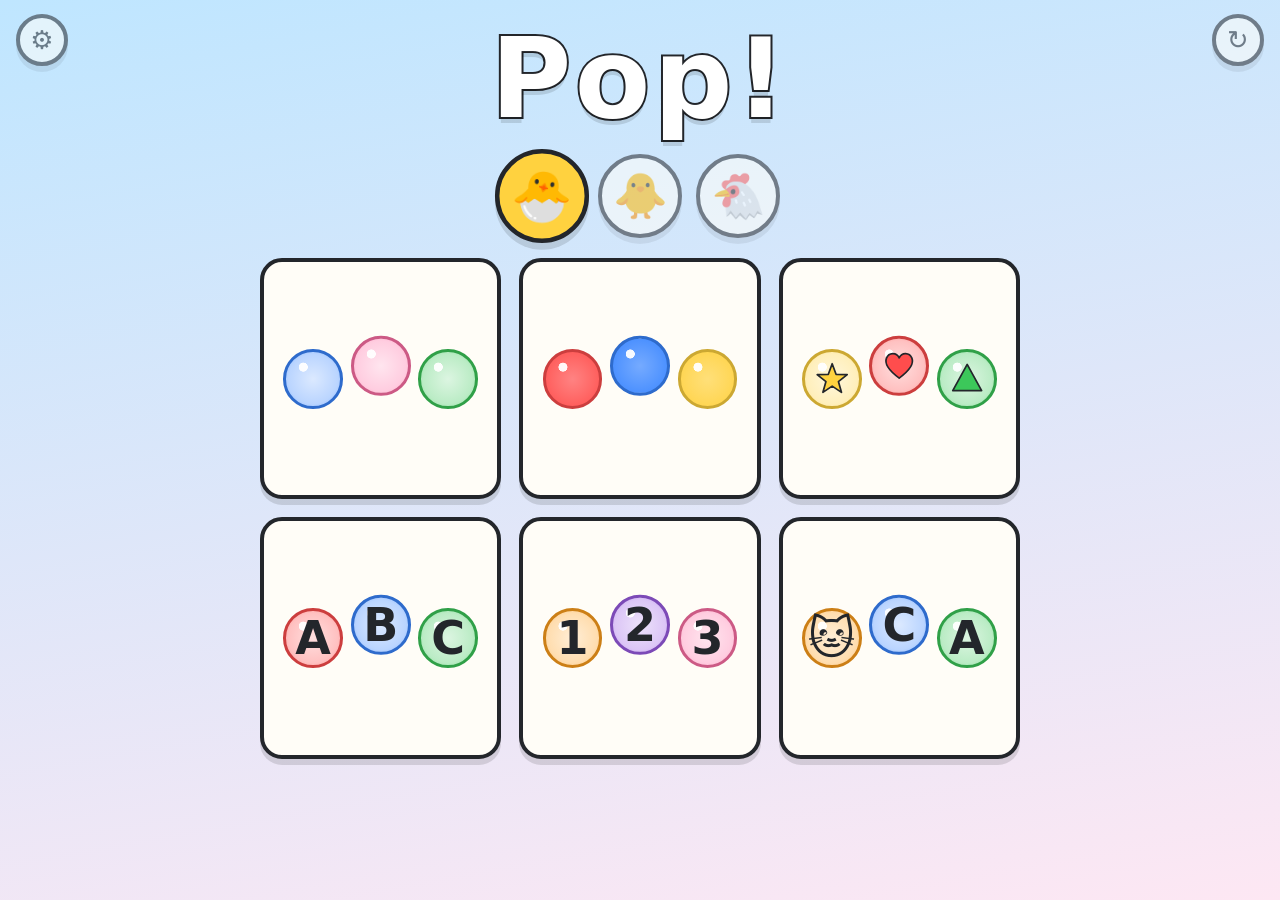
==== index.html @ 335438eb "Operational game." ====
<!DOCTYPE html>
<html lang="en">
<head>
<meta charset="utf-8">
<meta name="viewport" content="width=device-width, initial-scale=1, maximum-scale=1, user-scalable=no, viewport-fit=cover">
<title>Pop!</title>

<link rel="icon" href="favicon.svg" type="image/svg+xml">
<link rel="apple-touch-icon" href="apple-touch-icon.png">
<link rel="manifest" href="manifest.json">
<meta name="theme-color" content="#7cc6ff">

<!-- launched from a home screen this runs without browser chrome, so there is
     no address bar for a small child to wander into -->
<meta name="mobile-web-app-capable" content="yes">
<meta name="apple-mobile-web-app-capable" content="yes">
<meta name="apple-mobile-web-app-title" content="Pop!">

<!-- Asset URLs carry a version stamp so a home-screen copy can't keep serving
     an old file. BUMP THE STAMP ON EVERY ?v= WHENEVER A .js OR styles.css
     CHANGES. See "Shipping a new version" in the README. -->
<link rel="stylesheet" href="styles.css?v=20261024-1">
</head>
<body>

<!-- ============ MENU SCREEN ============ -->
<section id="menu-screen" class="screen">
  <div class="deco" aria-hidden="true">
    <span></span><span></span><span></span><span></span><span></span><span></span>
  </div>

  <button id="btn-refresh" class="corner-btn refresh-btn" title="Get the newest version"
          aria-label="Get the newest version">&#8635;</button>

  <!-- grown-up gate: press and hold for two seconds -->
  <button id="btn-gear" class="corner-btn gear-btn" title="Grown-ups: press and hold"
          aria-label="Settings (press and hold)">
    <svg class="gate-ring" viewBox="0 0 60 60" aria-hidden="true">
      <circle cx="30" cy="30" r="26" pathLength="100"></circle>
    </svg>
    <span>&#9881;</span>
  </button>

  <h1 class="title">Pop!</h1>

  <div id="levels" class="levels" role="radiogroup" aria-label="How big are you?"></div>
  <div id="modes" class="modes"></div>
</section>

<!-- ============ PLAY SCREEN ============ -->
<section id="play-screen" class="screen hidden">
  <div id="area" class="area"></div>

  <header class="play-bar">
    <button id="btn-home" class="corner-btn home-btn" title="Back" aria-label="Back to the menu">&#8962;</button>
    <button id="prompt" class="prompt hidden" title="Say it again" aria-label="Say it again">
      <span id="prompt-target" class="prompt-target"></span>
      <span id="prompt-progress" class="prompt-progress"></span>
    </button>
  </header>
</section>

<!-- ============ GROWN-UP SETTINGS ============ -->
<div id="settings" class="settings hidden" role="dialog" aria-modal="true" aria-labelledby="settings-title">
  <div class="settings-card">
    <h2 id="settings-title">Grown-ups</h2>
    <label class="setting"><input type="checkbox" id="set-sound"> Sounds</label>
    <label class="setting"><input type="checkbox" id="set-voice"> Spoken prompts</label>
    <label class="setting setting-name">Child's name
      <input type="text" id="set-name" maxlength="20" autocomplete="off" placeholder="optional">
    </label>
    <p class="settings-note">The name is used now and then in a cheer: "Great job, Sam!"</p>
    <button id="settings-done" class="big-btn">Done</button>
  </div>
</div>

<script src="audio.js?v=20261024-1"></script>
<script src="celebrate.js?v=20261024-1"></script>
<script src="app.js?v=20261024-1"></script>
</body>
</html>
---- styles.css ----
/* --------------------------------------------------------------------------
 * Pop the bubbles -- big targets, soft colors, no tiny text anywhere.
 * ----------------------------------------------------------------------- */

:root {
  --ink: #23262b;
  --paper: #fffdf7;
  --sky-1: #bfe6ff;
  --sky-2: #fde7f3;
  --accent: #ffd23f;
  --shadow: 0 6px 0 rgba(0, 0, 0, .12);
  --radius: 22px;
}

* { box-sizing: border-box; }

html, body {
  height: 100%;
  margin: 0;
}

body {
  font-family: "Comic Sans MS", "Chalkboard SE", "Baloo 2", "Trebuchet MS", system-ui, sans-serif;
  color: var(--ink);
  background: linear-gradient(170deg, var(--sky-1), var(--sky-2));
  -webkit-tap-highlight-color: transparent;
  -webkit-user-select: none;
  user-select: none;
  -webkit-touch-callout: none;
  overflow: hidden;
}

.hidden { display: none !important; }

.screen {
  position: absolute;
  inset: 0;
}

button {
  font: inherit;
  color: inherit;
  cursor: pointer;
  touch-action: manipulation;
}


/* ------------------------------------------------------------- menu screen */

#menu-screen {
  display: flex;
  flex-direction: column;
  align-items: center;
  gap: 20px;
  padding: max(20px, env(safe-area-inset-top)) 16px 24px;
  overflow-y: auto;
}

.title {
  margin: 4px 0 0;
  font-size: clamp(56px, 13vmin, 110px);
  line-height: 1;
  letter-spacing: .03em;
  color: #fff;
  -webkit-text-stroke: 4px var(--ink);
  paint-order: stroke fill;
  text-shadow: 0 6px 0 rgba(0, 0, 0, .12);
  position: relative;
}

.corner-btn {
  position: absolute;
  top: max(14px, env(safe-area-inset-top));
  z-index: 3;
  font-size: 26px;
  line-height: 1;
  width: 52px;
  height: 52px;
  padding: 0;
  background: var(--paper);
  border: 4px solid var(--ink);
  border-radius: 50%;
  box-shadow: var(--shadow);
}

.corner-btn:active { transform: translateY(4px); box-shadow: none; }

.refresh-btn { right: 16px; opacity: .55; }
.refresh-btn:hover { opacity: 1; }

.gear-btn { left: 16px; opacity: .55; display: grid; place-items: center; }
.gear-btn:hover, .gear-btn.holding { opacity: 1; }
.gear-btn span { position: relative; }

/* the ring fills while a grown-up holds the gear; letting go snaps it back */
.gate-ring {
  position: absolute;
  inset: -8px;
  width: calc(100% + 16px);
  height: calc(100% + 16px);
  transform: rotate(-90deg);
  pointer-events: none;
}

.gate-ring circle {
  fill: none;
  stroke: #3a86ff;
  stroke-width: 6;
  stroke-linecap: round;
  stroke-dasharray: 100;
  stroke-dashoffset: 100;
}

.gear-btn.holding .gate-ring circle {
  stroke-dashoffset: 0;
  transition: stroke-dashoffset 2s linear;
}

.levels {
  display: flex;
  gap: 14px;
  position: relative;
}

.level-btn {
  font-size: 44px;
  width: 84px;
  height: 84px;
  padding: 0;
  background: var(--paper);
  border: 4px solid var(--ink);
  border-radius: 50%;
  box-shadow: var(--shadow);
  opacity: .55;
  transition: transform .15s, opacity .15s;
}

.level-btn[aria-checked="true"] {
  opacity: 1;
  background: var(--accent);
  transform: scale(1.12);
}

.modes {
  display: grid;
  grid-template-columns: repeat(3, minmax(0, 1fr));
  gap: 18px;
  width: 100%;
  max-width: 760px;
  position: relative;
}

@media (max-width: 560px) {
  .modes { grid-template-columns: repeat(2, minmax(0, 1fr)); gap: 14px; }
}

.mode-tile {
  aspect-ratio: 1 / 1;
  min-height: 120px;
  background: var(--paper);
  border: 4px solid var(--ink);
  border-radius: var(--radius);
  box-shadow: var(--shadow);
  display: flex;
  align-items: center;
  justify-content: center;
  gap: 4%;
  padding: 8%;
}

.mode-tile:active { transform: translateY(4px); box-shadow: none; }

.mode-tile .mini {
  width: 34%;
  height: auto;
  aspect-ratio: 1 / 1;
  font-size: clamp(22px, 6vmin, 46px);
}

.mode-tile .mini:nth-child(2) { transform: translateY(-22%); }

/* decorative bubbles drifting up behind the menu */
.deco { position: fixed; inset: 0; pointer-events: none; overflow: hidden; }
.deco span {
  position: absolute;
  bottom: -120px;
  width: 90px;
  height: 90px;
  border-radius: 50%;
  border: 3px solid rgba(255, 255, 255, .8);
  background: radial-gradient(circle at 32% 30%, rgba(255, 255, 255, .9) 0 9%, transparent 10%),
              radial-gradient(circle, rgba(255, 255, 255, .15), rgba(255, 255, 255, .45));
  animation: drift 14s linear infinite;
}
.deco span:nth-child(1) { left: 6%;  animation-delay: 0s; }
.deco span:nth-child(2) { left: 24%; width: 60px; height: 60px; animation-delay: -5s; animation-duration: 11s; }
.deco span:nth-child(3) { left: 46%; width: 120px; height: 120px; animation-delay: -9s; animation-duration: 18s; }
.deco span:nth-child(4) { left: 66%; animation-delay: -2s; animation-duration: 13s; }
.deco span:nth-child(5) { left: 82%; width: 70px; height: 70px; animation-delay: -7s; }
.deco span:nth-child(6) { left: 92%; width: 50px; height: 50px; animation-delay: -11s; animation-duration: 10s; }

@keyframes drift {
  to { transform: translateY(calc(-100vh - 160px)); }
}


/* ----------------------------------------------------------------- bubbles */

/* `.bubble` is placed by app.js with a transform; `.bubble-face` inside it is
 * free for the wobble and pop animations, so the two never fight. */
.bubble,
.mini {
  --c: #3a86ff;
}

.bubble {
  position: absolute;
  left: 0;
  top: 0;
  will-change: transform;
  pointer-events: none;   /* hit testing is done in app.js, with a bigger circle */
}

.bubble-face,
.mini {
  width: 100%;
  height: 100%;
  border-radius: 50%;
  border: 3px solid color-mix(in srgb, var(--c) 80%, #000);
  background:
    radial-gradient(circle at 32% 28%, rgba(255, 255, 255, .95) 0 8%, transparent 9%),
    radial-gradient(circle at 50% 50%,
      color-mix(in srgb, var(--c) 18%, #fff) 0%,
      color-mix(in srgb, var(--c) 35%, #fff) 65%,
      color-mix(in srgb, var(--c) 70%, #fff) 100%);
  display: grid;
  place-items: center;
  font-weight: bold;
  line-height: 1;
  color: var(--ink);
}

/* colors mode: the color has to read at a glance, so fill it right in */
.bubble-face.solid,
.mini.solid {
  background:
    radial-gradient(circle at 32% 28%, rgba(255, 255, 255, .95) 0 8%, transparent 9%),
    radial-gradient(circle at 50% 50%,
      color-mix(in srgb, var(--c) 70%, #fff) 0%,
      var(--c) 100%);
}

.bubble-face svg,
.mini svg { width: 64%; height: 64%; }

.shape {
  fill: var(--c);
  stroke: var(--ink);
  stroke-width: 5;
  stroke-linejoin: round;
}

.bubble-face.wobble { animation: wobble .5s ease-in-out; }

@keyframes wobble {
  0%, 100% { transform: rotate(0) scale(1); }
  20% { transform: rotate(-14deg) scale(.94); }
  40% { transform: rotate(11deg) scale(1.04); }
  60% { transform: rotate(-7deg); }
  80% { transform: rotate(4deg); }
}

.bubble-face.popping { animation: pop .22s ease-out forwards; }

@keyframes pop {
  0%   { transform: scale(1); opacity: 1; }
  50%  { transform: scale(1.3); opacity: .7; }
  100% { transform: scale(1.5); opacity: 0; }
}

.drop {
  position: absolute;
  left: 0;
  top: 0;
  width: 14px;
  height: 14px;
  margin: -7px 0 0 -7px;
  border-radius: 50%;
  pointer-events: none;
  animation: splash .5s ease-out forwards;
}

@keyframes splash {
  from { transform: translate(var(--x), var(--y)) scale(1); opacity: 1; }
  to   { transform: translate(calc(var(--x) + var(--dx)), calc(var(--y) + var(--dy))) scale(.2); opacity: 0; }
}


/* ------------------------------------------------------------- play screen */

.area {
  position: absolute;
  inset: 0;
  overflow: hidden;
  touch-action: none;
}

.play-bar {
  position: absolute;
  top: 0;
  left: 0;
  right: 0;
  display: flex;
  justify-content: center;
  padding: max(12px, env(safe-area-inset-top)) 80px 0;
  pointer-events: none;
}

.play-bar > * { pointer-events: auto; }

.home-btn { left: 16px; font-size: 30px; }

.prompt {
  display: flex;
  align-items: center;
  gap: 14px;
  min-height: 76px;
  max-width: 100%;
  padding: 8px 18px;
  background: rgba(255, 253, 247, .9);
  border: 4px solid var(--ink);
  border-radius: 40px;
  box-shadow: var(--shadow);
}

.prompt:active { transform: translateY(4px); box-shadow: none; }

.prompt-target {
  display: flex;
  align-items: center;
  gap: 10px;
  font-size: 48px;
  font-weight: bold;
  line-height: 1;
}

.prompt-target .mini { width: 56px; height: 56px; font-size: 34px; }

.prompt-progress {
  display: flex;
  flex-wrap: wrap;
  gap: 6px;
  max-width: 50vw;
}

.pip {
  width: 18px;
  height: 18px;
  border-radius: 50%;
  border: 3px solid var(--ink);
  background: var(--paper);
  transition: background .2s, transform .2s;
}

.pip.on { background: var(--accent); transform: scale(1.15); }

/* counting: one big slot per bubble to pop */
.prompt-progress.count .pip { width: 32px; height: 32px; }

/* spelling: the whole word shows faintly, and fills in letter by letter */
.slot {
  display: grid;
  place-items: center;
  width: 46px;
  height: 56px;
  border-bottom: 5px solid var(--ink);
  color: rgba(35, 38, 43, .22);
  font-size: 44px;
}

.slot.on { color: var(--ink); }
.slot.next { color: rgba(35, 38, 43, .45); animation: nudge 1s ease-in-out infinite; }

@keyframes nudge {
  50% { transform: translateY(-5px); }
}

@media (max-width: 560px) {
  .prompt { min-height: 64px; gap: 10px; padding: 6px 12px; }
  .prompt-target { font-size: 36px; }
  .prompt-target .mini { width: 44px; height: 44px; font-size: 26px; }
  .slot { width: 34px; height: 46px; font-size: 34px; }
  .prompt-progress.count .pip { width: 24px; height: 24px; }
}


/* ------------------------------------------------------- grown-up settings */

.settings {
  position: fixed;
  inset: 0;
  z-index: 60;
  display: grid;
  place-items: center;
  padding: 16px;
  background: rgba(35, 38, 43, .45);
}

.settings-card {
  width: min(420px, 100%);
  background: var(--paper);
  border: 4px solid var(--ink);
  border-radius: var(--radius);
  box-shadow: var(--shadow);
  padding: 20px 24px 24px;
  display: flex;
  flex-direction: column;
  gap: 14px;
  -webkit-user-select: text;
  user-select: text;
}

.settings-card h2 { margin: 0; font-size: 28px; }

.setting {
  display: flex;
  align-items: center;
  gap: 12px;
  font-size: 22px;
}

.setting input[type="checkbox"] { width: 28px; height: 28px; }

.setting-name { flex-wrap: wrap; }

.setting-name input {
  flex: 1;
  min-width: 140px;
  font: inherit;
  font-size: 20px;
  padding: 6px 10px;
  border: 3px solid var(--ink);
  border-radius: 12px;
}

.settings-note { margin: 0; font-size: 15px; opacity: .7; }

.big-btn {
  font-size: 24px;
  padding: 10px;
  background: var(--accent);
  border: 4px solid var(--ink);
  border-radius: 16px;
  box-shadow: var(--shadow);
}

.big-btn:active { transform: translateY(4px); box-shadow: none; }
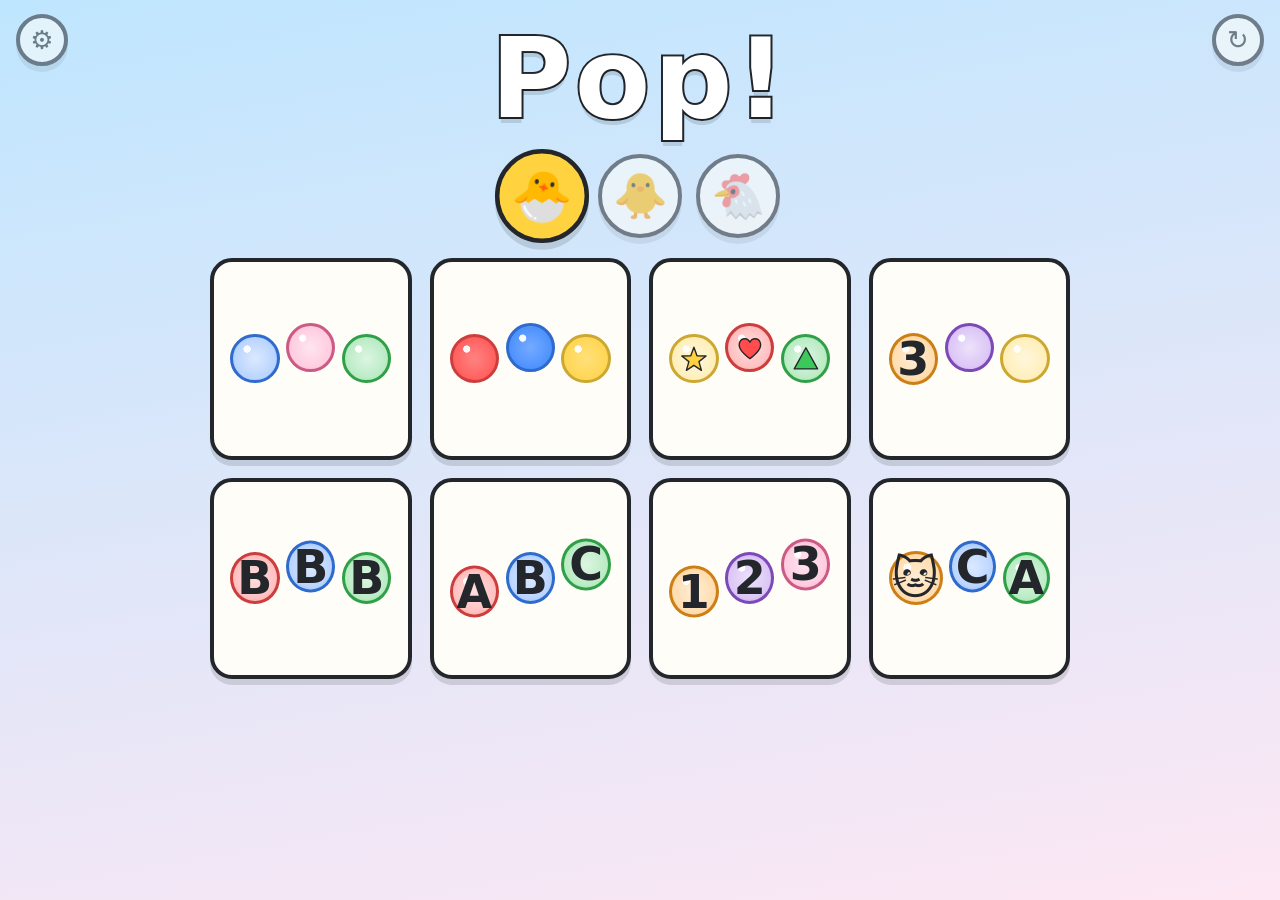
==== commit 9bcf49a8: "Add voice picker, A-Z and 1-20 games, and recorded voice - Grown-up settings: choose the device voic" ====
--- a/index.html
+++ b/index.html
@@ -17,9 +17,9 @@
 <meta name="apple-mobile-web-app-title" content="Pop!">
 
 <!-- Asset URLs carry a version stamp so a home-screen copy can't keep serving
-     an old file. BUMP THE STAMP ON EVERY ?v= WHENEVER A .js OR styles.css
+     an old file. BUMP EVERY VERSION STAMP WHENEVER A .js FILE OR styles.css
      CHANGES. See "Shipping a new version" in the README. -->
-<link rel="stylesheet" href="styles.css?v=20261024-1">
+<link rel="stylesheet" href="styles.css?v=20261025-3">
 </head>
 <body>
 
@@ -66,16 +66,29 @@
     <h2 id="settings-title">Grown-ups</h2>
     <label class="setting"><input type="checkbox" id="set-sound"> Sounds</label>
     <label class="setting"><input type="checkbox" id="set-voice"> Spoken prompts</label>
-    <label class="setting setting-name">Child's name
-      <input type="text" id="set-name" maxlength="20" autocomplete="off" placeholder="optional">
-    </label>
-    <p class="settings-note">The name is used now and then in a cheer: "Great job, Sam!"</p>
+    <div id="voice-options" class="voice-options">
+      <label class="setting setting-wide">Voice
+        <select id="set-voice-name"></select>
+      </label>
+      <label class="setting setting-wide">Speed
+        <input type="range" id="set-rate" min="0.5" max="1.4" step="0.05">
+      </label>
+      <label class="setting setting-wide">Pitch
+        <input type="range" id="set-pitch" min="0.5" max="2" step="0.05">
+      </label>
+      <button id="voice-try" class="small-btn">&#9654; Try it</button>
+      <p id="voice-none" class="settings-note hidden">This device has no voices to choose from.</p>
+      <p class="settings-note">Recorded clips are used where there are any; this voice says the rest.
+        <a href="record.html">Record clips</a></p>
+    </div>
     <button id="settings-done" class="big-btn">Done</button>
   </div>
 </div>
 
-<script src="audio.js?v=20261024-1"></script>
-<script src="celebrate.js?v=20261024-1"></script>
-<script src="app.js?v=20261024-1"></script>
+<script src="audio.js?v=20261025-3"></script>
+<script src="celebrate.js?v=20261025-3"></script>
+<script src="phrases.js?v=20261025-3"></script>
+<script src="voice.js?v=20261025-3"></script>
+<script src="app.js?v=20261025-3"></script>
 </body>
 </html>
--- a/styles.css
+++ b/styles.css
@@ -143,10 +143,10 @@
 
 .modes {
   display: grid;
-  grid-template-columns: repeat(3, minmax(0, 1fr));
+  grid-template-columns: repeat(4, minmax(0, 1fr));
   gap: 18px;
   width: 100%;
-  max-width: 760px;
+  max-width: 860px;
   position: relative;
 }
 
@@ -178,6 +178,11 @@
 }
 
 .mode-tile .mini:nth-child(2) { transform: translateY(-22%); }
+
+/* in-order games: the bubbles climb like steps */
+.mode-tile.stairs .mini:nth-child(1) { transform: translateY(26%); }
+.mode-tile.stairs .mini:nth-child(2) { transform: none; }
+.mode-tile.stairs .mini:nth-child(3) { transform: translateY(-26%); }
 
 /* decorative bubbles drifting up behind the menu */
 .deco { position: fixed; inset: 0; pointer-events: none; overflow: hidden; }
@@ -344,6 +349,7 @@
   line-height: 1;
 }
 
+.prompt-target:empty { display: none; }
 .prompt-target .mini { width: 56px; height: 56px; font-size: 34px; }
 
 .prompt-progress {
@@ -371,8 +377,9 @@
 .slot {
   display: grid;
   place-items: center;
-  width: 46px;
+  min-width: 46px;
   height: 56px;
+  padding: 0 2px;
   border-bottom: 5px solid var(--ink);
   color: rgba(35, 38, 43, .22);
   font-size: 44px;
@@ -389,7 +396,7 @@
   .prompt { min-height: 64px; gap: 10px; padding: 6px 12px; }
   .prompt-target { font-size: 36px; }
   .prompt-target .mini { width: 44px; height: 44px; font-size: 26px; }
-  .slot { width: 34px; height: 46px; font-size: 34px; }
+  .slot { min-width: 34px; height: 46px; font-size: 34px; }
   .prompt-progress.count .pip { width: 24px; height: 24px; }
 }
 
@@ -412,6 +419,8 @@
   border: 4px solid var(--ink);
   border-radius: var(--radius);
   box-shadow: var(--shadow);
+  max-height: calc(100vh - 32px);
+  overflow-y: auto;
   padding: 20px 24px 24px;
   display: flex;
   flex-direction: column;
@@ -431,19 +440,46 @@
 
 .setting input[type="checkbox"] { width: 28px; height: 28px; }
 
-.setting-name { flex-wrap: wrap; }
-
-.setting-name input {
+.settings-note { margin: 0; font-size: 15px; opacity: .7; }
+
+.voice-options {
+  display: flex;
+  flex-direction: column;
+  gap: 12px;
+  padding: 12px 14px;
+  border: 3px dashed rgba(35, 38, 43, .25);
+  border-radius: 16px;
+}
+
+.setting-wide { justify-content: space-between; }
+
+.setting-wide select,
+.setting-wide input[type="range"] {
   flex: 1;
-  min-width: 140px;
+  max-width: 230px;
+  min-width: 0;
+}
+
+.setting-wide select {
   font: inherit;
-  font-size: 20px;
-  padding: 6px 10px;
+  font-size: 17px;
+  padding: 6px 8px;
   border: 3px solid var(--ink);
   border-radius: 12px;
-}
-
-.settings-note { margin: 0; font-size: 15px; opacity: .7; }
+  background: #fff;
+}
+
+.small-btn {
+  align-self: flex-start;
+  font-size: 19px;
+  padding: 6px 14px;
+  background: #fff;
+  border: 3px solid var(--ink);
+  border-radius: 14px;
+  box-shadow: 0 4px 0 rgba(0, 0, 0, .12);
+}
+
+.small-btn:active { transform: translateY(4px); box-shadow: none; }
 
 .big-btn {
   font-size: 24px;
